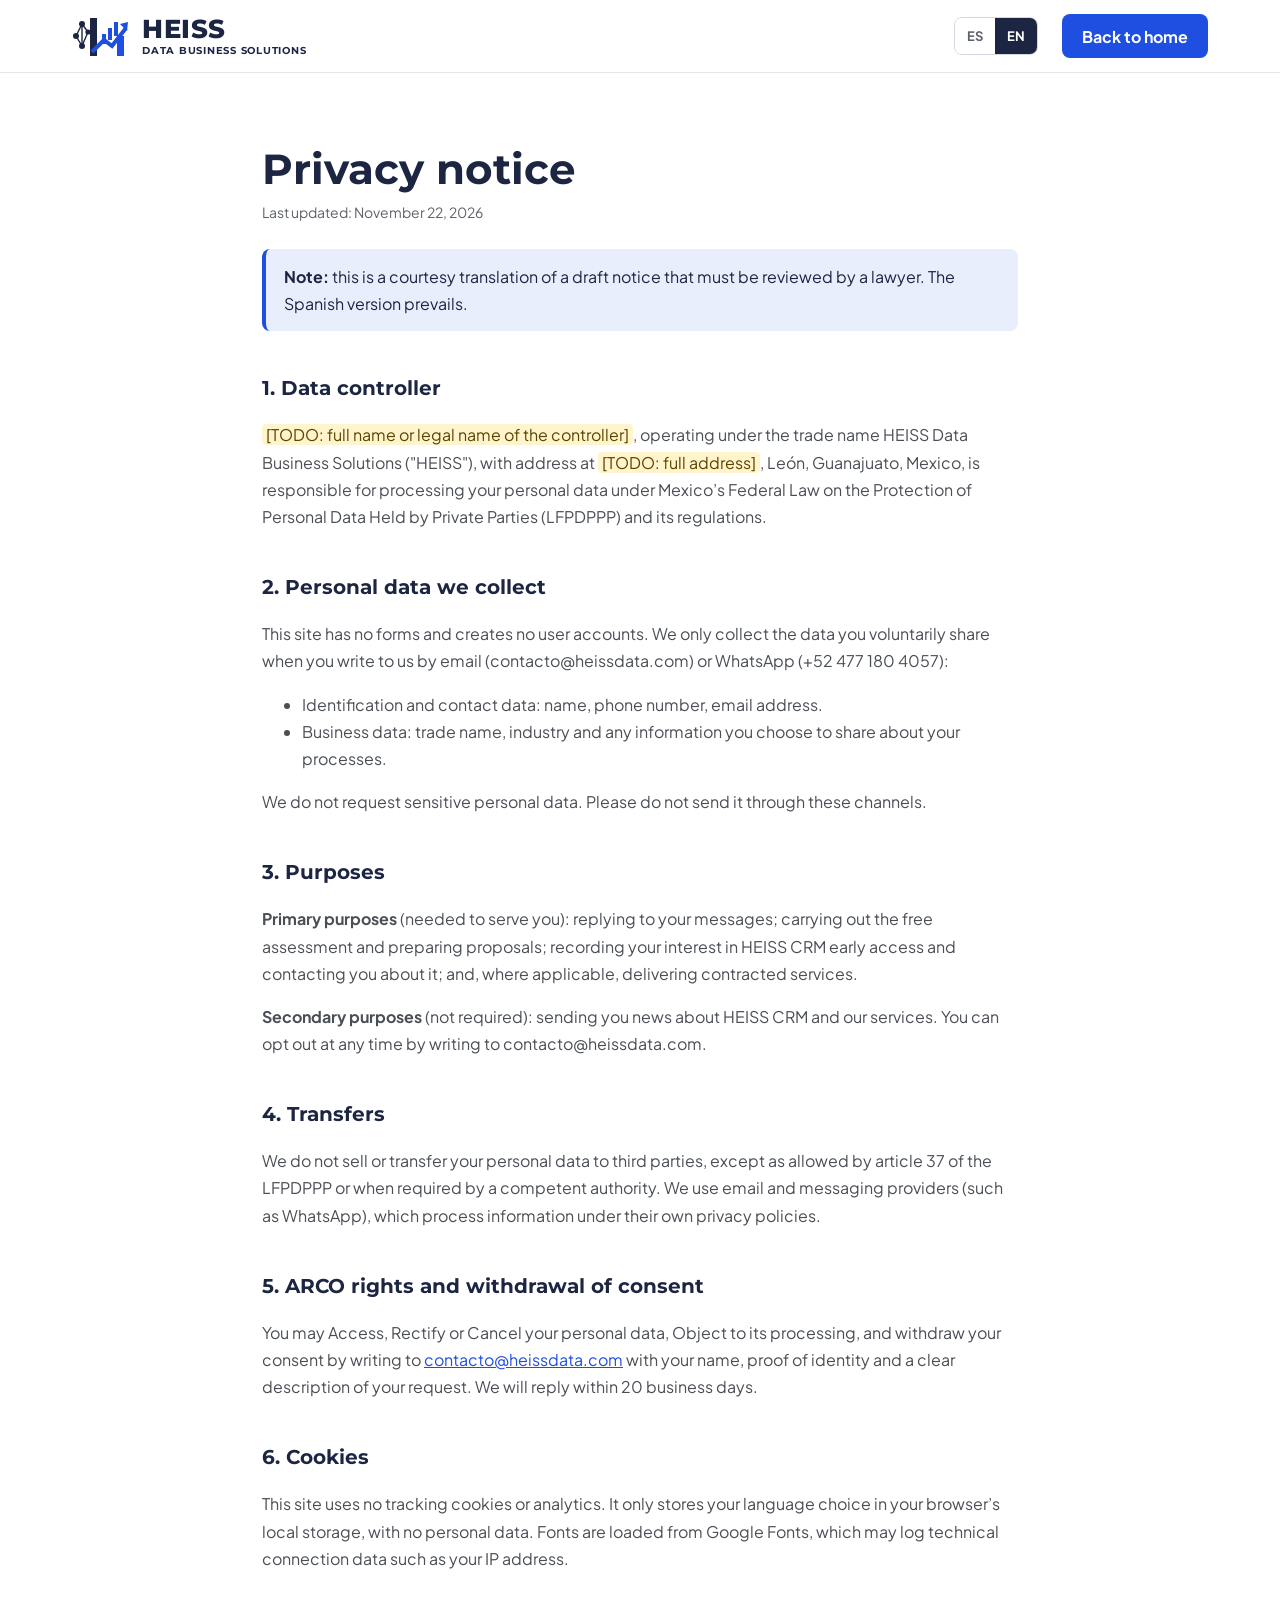
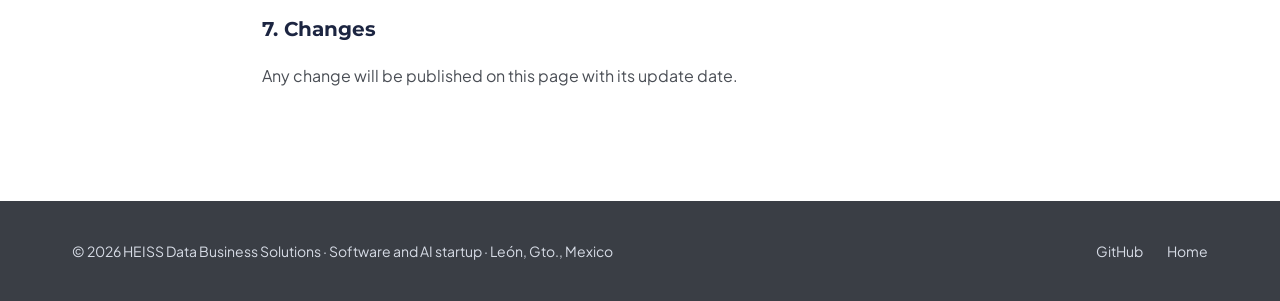
==== aviso-de-privacidad.html @ 583b33de "feat: HEISS Data company site (ES/EN) replicating approved design Static vanilla site: hero, HEISS C" ====
<!doctype html>
<html lang="es">
<head>
<meta charset="utf-8">
<meta name="viewport" content="width=device-width, initial-scale=1">
<title data-i18n="meta.title">Aviso de privacidad — HEISS Data Business Solutions</title>
<meta name="description" data-i18n-attr="content:meta.description" content="Aviso de privacidad de HEISS Data Business Solutions conforme a la Ley Federal de Protección de Datos Personales en Posesión de los Particulares.">
<meta name="theme-color" content="#1C2541">
<link rel="canonical" href="https://heissdata.com/aviso-de-privacidad">
<link rel="alternate" hreflang="es" href="https://heissdata.com/aviso-de-privacidad">
<link rel="alternate" hreflang="en" href="https://heissdata.com/aviso-de-privacidad?lang=en">
<meta property="og:type" content="website">
<meta property="og:title" content="Aviso de privacidad — HEISS Data Business Solutions">
<meta property="og:image" content="https://heissdata.com/assets/og-image.png">
<meta property="og:locale" content="es_MX">
<link rel="icon" href="assets/favicon.svg" type="image/svg+xml">
<link rel="icon" href="assets/favicon-32.png" sizes="32x32" type="image/png">
<link rel="apple-touch-icon" href="assets/apple-touch-icon.png">
<link rel="preconnect" href="https://fonts.googleapis.com">
<link rel="preconnect" href="https://fonts.gstatic.com" crossorigin>
<link href="https://fonts.googleapis.com/css2?family=Montserrat:wght@600;700;800&amp;family=Plus+Jakarta+Sans:wght@400;500;600;700&amp;display=swap" rel="stylesheet">
<link rel="stylesheet" href="css/styles.css">
<script>document.documentElement.classList.add('js');</script>
</head>
<body>
<a class="skip-link" href="#main" data-i18n="a11y.skip">Saltar al contenido</a>

<header class="site-header">
  <nav class="nav wrap" data-i18n-attr="aria-label:a11y.nav" aria-label="Principal">
    <a class="brand" href="./" data-i18n-attr="aria-label:a11y.home" aria-label="HEISS Data Business Solutions, inicio">
      <img src="assets/logo.svg" width="56" height="44" alt="">
      <span class="brand-text">
        <span class="brand-name">HEISS</span>
        <span class="brand-sub">DATA BUSINESS SOLUTIONS</span>
      </span>
    </a>
    <div class="nav-right">
      <div class="lang-switch" role="group" data-i18n-attr="aria-label:a11y.lang" aria-label="Idioma">
        <button type="button" data-lang="es" aria-pressed="true" lang="es"><span aria-hidden="true">ES</span><span class="visually-hidden">Español</span></button>
        <button type="button" data-lang="en" aria-pressed="false" lang="en"><span aria-hidden="true">EN</span><span class="visually-hidden">English</span></button>
      </div>
      <a class="btn btn-primary btn-sm" href="./" data-i18n="legal.back">Volver al inicio</a>
    </div>
  </nav>
</header>

<main id="main" class="legal">
  <article data-lang-block="es" lang="es">
    <h1>Aviso de privacidad</h1>
    <p class="updated">Última actualización: 22 de noviembre de 2026</p>
    <p class="notice"><strong>Nota:</strong> este aviso es un borrador y debe revisarlo un abogado antes de considerarse definitivo.</p>

    <h2>1. Identidad y domicilio del responsable</h2>
    <p><span class="todo">[TODO: nombre completo o razón social del responsable]</span>, que opera con el nombre comercial HEISS Data Business Solutions (en adelante, «HEISS»), con domicilio en <span class="todo">[TODO: domicilio completo]</span>, León, Guanajuato, México, es responsable del tratamiento de sus datos personales conforme a la Ley Federal de Protección de Datos Personales en Posesión de los Particulares (LFPDPPP), su Reglamento y demás normativa aplicable.</p>

    <h2>2. Datos personales que recabamos</h2>
    <p>Este sitio no tiene formularios ni crea cuentas de usuario. Solo recabamos los datos que usted nos comparte voluntariamente al escribirnos por correo electrónico (contacto@heissdata.com) o por WhatsApp (+52 477 180 4057):</p>
    <ul>
      <li>Datos de identificación y contacto: nombre, número de teléfono, correo electrónico.</li>
      <li>Datos del negocio: nombre comercial, giro y la información que usted decida compartir sobre sus procesos.</li>
    </ul>
    <p>No solicitamos datos personales sensibles. Le pedimos no enviarlos por estos medios.</p>

    <h2>3. Finalidades del tratamiento</h2>
    <p><strong>Finalidades primarias</strong> (necesarias para atenderle):</p>
    <ul>
      <li>Responder sus mensajes y solicitudes de información.</li>
      <li>Realizar el diagnóstico gratuito y elaborar propuestas de servicio.</li>
      <li>Registrar su interés en el acceso anticipado a HEISS CRM y contactarle al respecto.</li>
      <li>En su caso, prestar los servicios contratados y dar seguimiento.</li>
    </ul>
    <p><strong>Finalidades secundarias</strong> (no necesarias): enviarle información sobre novedades de HEISS CRM y de nuestros servicios. Si no desea que sus datos se usen para esta finalidad, puede indicarlo en cualquier momento escribiendo a contacto@heissdata.com.</p>

    <h2>4. Transferencias</h2>
    <p>No vendemos ni transferimos sus datos personales a terceros, salvo en los casos previstos en el artículo 37 de la LFPDPPP o por requerimiento de autoridad competente. Para comunicarnos utilizamos proveedores de correo electrónico y mensajería (por ejemplo, WhatsApp), que tratan la información conforme a sus propias políticas de privacidad.</p>

    <h2>5. Derechos ARCO y revocación del consentimiento</h2>
    <p>Usted tiene derecho a Acceder, Rectificar y Cancelar sus datos personales, así como a Oponerse a su tratamiento (derechos ARCO), y a revocar el consentimiento otorgado. Para ejercerlos, envíe una solicitud a <a href="mailto:contacto@heissdata.com">contacto@heissdata.com</a> con:</p>
    <ul>
      <li>Su nombre y un medio para comunicarle la respuesta.</li>
      <li>Documentos que acrediten su identidad o, en su caso, la de su representante.</li>
      <li>La descripción clara de los datos y del derecho que desea ejercer.</li>
    </ul>
    <p>Le responderemos en un plazo máximo de 20 días hábiles y, si resulta procedente, la haremos efectiva dentro de los 15 días hábiles siguientes.</p>

    <h2>6. Limitación del uso o divulgación</h2>
    <p>Puede limitar el uso o divulgación de sus datos escribiendo al mismo correo. También puede inscribirse en el Registro Público para Evitar Publicidad (REPEP) de la PROFECO.</p>

    <h2>7. Cookies y tecnologías similares</h2>
    <p>Este sitio no utiliza cookies de rastreo ni herramientas de analítica. Solo guarda en su navegador (almacenamiento local) el idioma que usted elige, sin datos personales. Las tipografías se cargan desde Google Fonts, que puede registrar datos técnicos de la conexión, como la dirección IP.</p>

    <h2>8. Cambios a este aviso</h2>
    <p>Cualquier modificación se publicará en esta misma página, indicando la fecha de la última actualización.</p>

    <h2>9. Autoridad</h2>
    <p>Si considera que su derecho a la protección de datos personales ha sido vulnerado, puede acudir a la autoridad competente en materia de protección de datos personales en México.</p>
  </article>

  <article data-lang-block="en" lang="en" hidden>
    <h1>Privacy notice</h1>
    <p class="updated">Last updated: November 22, 2026</p>
    <p class="notice"><strong>Note:</strong> this is a courtesy translation of a draft notice that must be reviewed by a lawyer. The Spanish version prevails.</p>

    <h2>1. Data controller</h2>
    <p><span class="todo">[TODO: full name or legal name of the controller]</span>, operating under the trade name HEISS Data Business Solutions ("HEISS"), with address at <span class="todo">[TODO: full address]</span>, León, Guanajuato, Mexico, is responsible for processing your personal data under Mexico’s Federal Law on the Protection of Personal Data Held by Private Parties (LFPDPPP) and its regulations.</p>

    <h2>2. Personal data we collect</h2>
    <p>This site has no forms and creates no user accounts. We only collect the data you voluntarily share when you write to us by email (contacto@heissdata.com) or WhatsApp (+52 477 180 4057):</p>
    <ul>
      <li>Identification and contact data: name, phone number, email address.</li>
      <li>Business data: trade name, industry and any information you choose to share about your processes.</li>
    </ul>
    <p>We do not request sensitive personal data. Please do not send it through these channels.</p>

    <h2>3. Purposes</h2>
    <p><strong>Primary purposes</strong> (needed to serve you): replying to your messages; carrying out the free assessment and preparing proposals; recording your interest in HEISS CRM early access and contacting you about it; and, where applicable, delivering contracted services.</p>
    <p><strong>Secondary purposes</strong> (not required): sending you news about HEISS CRM and our services. You can opt out at any time by writing to contacto@heissdata.com.</p>

    <h2>4. Transfers</h2>
    <p>We do not sell or transfer your personal data to third parties, except as allowed by article 37 of the LFPDPPP or when required by a competent authority. We use email and messaging providers (such as WhatsApp), which process information under their own privacy policies.</p>

    <h2>5. ARCO rights and withdrawal of consent</h2>
    <p>You may Access, Rectify or Cancel your personal data, Object to its processing, and withdraw your consent by writing to <a href="mailto:contacto@heissdata.com">contacto@heissdata.com</a> with your name, proof of identity and a clear description of your request. We will reply within 20 business days.</p>

    <h2>6. Cookies</h2>
    <p>This site uses no tracking cookies or analytics. It only stores your language choice in your browser’s local storage, with no personal data. Fonts are loaded from Google Fonts, which may log technical connection data such as your IP address.</p>

    <h2>7. Changes</h2>
    <p>Any change will be published on this page with its update date.</p>
  </article>
</main>

<footer class="site-footer">
  <div class="wrap">
    <span data-i18n="footer.copy">© 2026 HEISS Data Business Solutions · Startup de software e IA · León, Gto., México</span>
    <nav class="footer-links" data-i18n-attr="aria-label:a11y.footer" aria-label="Enlaces del pie">
      <a href="https://github.com/heissdteja-alt" rel="noopener">GitHub</a>
      <a href="./" data-i18n="legal.home">Inicio</a>
    </nav>
  </div>
</footer>
<script src="js/main.js"></script>
</body>
</html>
---- css/styles.css ----
/* HEISS Data Business Solutions — styles (replica of the approved reference design) */
:root {
  --navy: #1C2541;
  --navy-2: #2B3550;
  --blue: #1F4FE0;
  --blue-soft: #E8EEFC;
  --blue-light: #6E92FF;
  --blue-num: #8FAAFF;
  --node: #8FA8E8;
  --graphite: #4A4E55;
  --graphite-dark: #3A3E45;
  --muted: #5E636B;
  --gray: #ECEEF1;
  --gray-bar: #D3D8E0;
  --border: #E4E7EC;
  --on-dark: #C8D0DF;
  --on-dark-2: #D7DCE6;
  --white: #FFFFFF;
  --font-head: 'Montserrat', system-ui, sans-serif;
  --font-body: 'Plus Jakarta Sans', system-ui, sans-serif;
  --wrap: 1200px;
  --gutter: 32px;
}

*, *::before, *::after { box-sizing: border-box; }
html { scroll-behavior: smooth; scroll-padding-top: 88px; }
body {
  margin: 0;
  font-family: var(--font-body);
  color: var(--navy);
  background: var(--white);
  -webkit-font-smoothing: antialiased;
  overflow-x: hidden;
}
h1, h2, h3 { font-family: var(--font-head); }
a { color: var(--navy); text-decoration: none; }
a:hover { color: var(--blue); }
img, svg { max-width: 100%; }
:focus-visible { outline: 3px solid var(--blue); outline-offset: 3px; border-radius: 4px; }
.on-dark :focus-visible, .hero :focus-visible, .cta :focus-visible, .product-card :focus-visible { outline-color: #FFFFFF; }

.skip-link {
  position: absolute; left: 16px; top: -60px; z-index: 100;
  background: var(--blue); color: #fff; padding: 12px 16px; border-radius: 8px; font-weight: 700;
}
.skip-link:focus { top: 12px; color: #fff; }
.visually-hidden {
  position: absolute !important; width: 1px; height: 1px; padding: 0; margin: -1px;
  overflow: hidden; clip: rect(0 0 0 0); white-space: nowrap; border: 0;
}

.wrap { max-width: var(--wrap); margin: 0 auto; padding-left: var(--gutter); padding-right: var(--gutter); }

/* ---------- Top bar ---------- */
.topbar { background: var(--navy); color: var(--on-dark-2); font-size: 13px; }
.topbar .wrap { padding-top: 10px; padding-bottom: 10px; display: flex; flex-wrap: wrap; justify-content: space-between; gap: 8px 24px; }
.topbar strong { color: #fff; }
.topbar a { color: var(--on-dark-2); }
.topbar a:hover { color: #fff; text-decoration: underline; }

/* ---------- Header / nav ---------- */
.site-header { position: sticky; top: 0; z-index: 50; background: #fff; border-bottom: 1px solid var(--border); }
.nav { padding-top: 14px; padding-bottom: 14px; display: flex; flex-wrap: wrap; align-items: center; justify-content: space-between; gap: 16px; }
.brand { display: flex; align-items: center; gap: 14px; }
.brand-text { display: flex; flex-direction: column; line-height: 1; }
.brand-name { font-family: var(--font-head); font-weight: 800; font-size: 26px; letter-spacing: 0.02em; }
.brand-sub { font-family: var(--font-head); font-weight: 700; font-size: 9.5px; letter-spacing: 0.08em; margin-top: 4px; }
.nav-right { display: flex; align-items: center; gap: 16px; }
.nav-links { display: flex; flex-wrap: wrap; align-items: center; gap: 24px; font-size: 15px; font-weight: 600; }
.nav-links a { min-height: 44px; display: inline-flex; align-items: center; }
.lang-switch { display: flex; border: 1px solid var(--gray-bar); border-radius: 8px; overflow: hidden; font-size: 13px; font-weight: 700; }
.lang-switch button {
  min-height: 36px; min-width: 40px; padding: 0 12px; border: 0; background: #fff; color: var(--muted);
  font: inherit; cursor: pointer;
}
.lang-switch button[aria-pressed="true"] { background: var(--navy); color: #fff; }
.lang-switch button:focus-visible { outline-offset: -3px; }
.menu-toggle {
  display: none; align-items: center; justify-content: center; width: 44px; height: 44px;
  border: 1px solid var(--gray-bar); border-radius: 8px; background: #fff; color: var(--navy); cursor: pointer;
}

/* ---------- Buttons ---------- */
.btn {
  display: inline-flex; align-items: center; justify-content: center; gap: 10px;
  border-radius: 8px; font-weight: 700; text-align: center; transition: transform .15s ease, background-color .15s ease, box-shadow .15s ease;
}
.btn:hover { transform: translateY(-1px); }
.btn-primary { background: var(--blue); color: #fff; }
.btn-primary:hover { background: #1A43C2; color: #fff; }
.btn-sm { min-height: 44px; padding: 0 20px; }
.btn-lg { min-height: 56px; padding: 0 28px; font-size: 16px; }
.btn-hero { box-shadow: 0 12px 24px -10px rgba(31,79,224,0.7); }
.btn-white { background: #fff; color: var(--navy); min-height: 52px; padding: 0 26px; }
.btn-white:hover { color: var(--blue); }
.btn-ghost { border: 2px solid rgba(255,255,255,0.45); color: #fff; min-height: 52px; padding: 0 26px; }
.btn-ghost:hover { color: #fff; border-color: #fff; }
.link-arrow { display: inline-flex; align-items: center; gap: 8px; min-height: 56px; color: #fff; font-weight: 600; font-size: 16px; }
.link-arrow:hover { color: #fff; text-decoration: underline; text-underline-offset: 4px; }

/* ---------- Hero ---------- */
.hero { position: relative; overflow: hidden; background: var(--navy); color: #fff; }
.hero-nodes { position: absolute; left: -140px; top: -60px; opacity: 0.16; pointer-events: none; }
.hero-inner { position: relative; padding-top: 96px; padding-bottom: 150px; display: flex; flex-wrap: wrap; align-items: center; gap: 56px; }
.hero-copy { flex: 1 1 520px; min-width: 0; display: flex; flex-direction: column; gap: 24px; }
.pill {
  align-self: flex-start; display: inline-flex; align-items: center; gap: 8px; padding: 8px 14px; border-radius: 999px;
  background: rgba(31,79,224,0.25); border: 1px solid rgba(143,168,232,0.4); font-size: 14px; font-weight: 600; color: #E3E9F8;
}
.hero h1 { margin: 0; font-size: clamp(40px, 5.6vw, 68px); line-height: 1.06; font-weight: 800; letter-spacing: -0.01em; }
.hero h1 .accent { color: var(--blue-light); }
.hero-lead { margin: 0; max-width: 540px; font-size: 19px; line-height: 1.6; color: var(--on-dark); }
.hero-actions { display: flex; flex-wrap: wrap; align-items: center; gap: 20px; padding-top: 8px; }

.dash-wrap { flex: 1 1 400px; min-width: 0; position: relative; }
.dash {
  background: #fff; color: var(--navy); border-radius: 16px; padding: 28px;
  box-shadow: 0 30px 60px -20px rgba(0,0,0,0.55); display: flex; flex-direction: column; gap: 22px;
}
.dash-head { display: flex; justify-content: space-between; align-items: center; gap: 12px; }
.dash-title { font-family: var(--font-head); font-weight: 700; font-size: 17px; }
.badge-up {
  display: inline-flex; align-items: center; gap: 6px; font-size: 12px; font-weight: 700; color: var(--blue);
  padding: 6px 10px; background: var(--blue-soft); border-radius: 6px; white-space: nowrap;
}
.bars { position: relative; display: flex; align-items: flex-end; gap: 14px; height: 160px; padding-bottom: 4px; border-bottom: 1px solid var(--border); }
.bar { flex: 1; display: flex; flex-direction: column; align-items: center; gap: 8px; }
.bar i { display: block; width: 100%; border-radius: 4px 4px 0 0; background: var(--gray-bar); }
.bar span { font-size: 12px; color: var(--muted); }
.bar.b4 i, .bar.b5 i { background: var(--navy); }
.bar.b6 i { background: var(--blue); }
.bars-line { position: absolute; left: 0; top: 0; width: 100%; height: 130px; }
.checklist { margin: 0; padding: 0; list-style: none; display: flex; flex-direction: column; gap: 12px; font-size: 15px; }
.checklist li { display: flex; align-items: center; gap: 12px; }
.check {
  flex: none; width: 24px; height: 24px; border-radius: 50%; background: var(--blue-soft); color: var(--blue);
  display: inline-flex; align-items: center; justify-content: center;
}
.float-badge {
  position: absolute; left: -24px; bottom: -28px; background: var(--blue); color: #fff; border-radius: 12px; padding: 14px 18px;
  display: flex; align-items: center; gap: 10px; font-size: 14px; font-weight: 700; box-shadow: 0 16px 30px -12px rgba(0,0,0,0.45);
}

/* ---------- Benefit tiles ---------- */
.tiles-section { margin-top: -80px; position: relative; }
.tiles { display: flex; flex-wrap: wrap; border-radius: 16px; overflow: hidden; box-shadow: 0 24px 48px -24px rgba(28,37,65,0.4); }
.tile { flex: 1 1 300px; min-width: 0; padding: 44px 40px; display: flex; flex-direction: column; gap: 16px; }
.tile h2 { margin: 0; font-size: 24px; font-weight: 700; }
.tile p { margin: 0; font-size: 16px; line-height: 1.6; }
.tile-icon { width: 64px; height: 64px; border-radius: 50%; display: inline-flex; align-items: center; justify-content: center; }
.tile-rule { width: 32px; height: 3px; background: #fff; }
.tile-1 { background: var(--navy-2); color: #fff; }
.tile-1 .tile-icon { background: rgba(255,255,255,0.12); }
.tile-1 p { color: var(--on-dark-2); }
.tile-2 { background: var(--blue); color: #fff; }
.tile-2 .tile-icon { background: rgba(255,255,255,0.16); }
.tile-3 { background: var(--gray); }
.tile-3 .tile-icon { background: #fff; }
.tile-3 .tile-rule { background: var(--navy); }
.tile-3 p { color: var(--graphite); }
.tile-link {
  margin-top: auto; color: var(--blue); font-weight: 700; text-decoration: underline; text-underline-offset: 4px;
  min-height: 44px; display: inline-flex; align-items: center; align-self: flex-start;
}

/* ---------- Product (HEISS CRM) ---------- */
.product { padding-top: 110px; padding-bottom: 20px; }
.product-card {
  position: relative; overflow: hidden; border-radius: 24px; background: var(--navy); color: #fff;
  padding: 64px 56px; display: flex; flex-direction: column; gap: 48px;
}
.product-bars { position: absolute; right: -50px; top: -40px; opacity: 0.12; pointer-events: none; }
.product-top { position: relative; display: flex; flex-wrap: wrap; gap: 48px; align-items: center; }
.product-copy { flex: 1 1 460px; min-width: 0; display: flex; flex-direction: column; gap: 20px; }
.tag-blue { align-self: flex-start; padding: 6px 12px; border-radius: 999px; background: var(--blue); font-size: 13px; font-weight: 700; letter-spacing: 0.04em; }
.product h2 { margin: 0; font-size: clamp(32px, 4.2vw, 50px); line-height: 1.1; font-weight: 800; }
.product-lead { margin: 0; max-width: 520px; font-size: 18px; line-height: 1.6; color: var(--on-dark); }
.product-actions { display: flex; flex-wrap: wrap; gap: 14px; padding-top: 4px; }

.crm {
  flex: 1 1 440px; min-width: 0; background: #fff; color: var(--navy); border-radius: 16px; padding: 22px;
  display: flex; flex-direction: column; gap: 16px; box-shadow: 0 30px 60px -24px rgba(0,0,0,0.6);
}
.crm-head { display: flex; justify-content: space-between; align-items: center; gap: 12px; }
.crm-head strong { font-family: var(--font-head); font-weight: 800; font-size: 15px; }
.crm-head span { font-size: 12px; font-weight: 600; color: var(--muted); }
.kanban { display: flex; gap: 10px; }
.col { flex: 1; min-width: 0; background: var(--gray); border-radius: 10px; padding: 10px; display: flex; flex-direction: column; gap: 8px; }
.col-title { font-size: 12px; font-weight: 700; color: var(--graphite); }
.card-item { background: #fff; border-radius: 6px; padding: 8px; font-size: 12px; overflow-wrap: anywhere; }
.card-item.hl { border-left: 3px solid var(--blue); }
.card-item.won { background: var(--blue-soft); color: var(--blue); font-weight: 700; display: inline-flex; align-items: center; gap: 6px; }
.chat { border: 1px solid var(--border); border-radius: 12px; padding: 14px; display: flex; flex-direction: column; gap: 10px; font-size: 13px; }
.msg-in { align-self: flex-end; max-width: 80%; background: var(--gray); border-radius: 12px 12px 2px 12px; padding: 8px 12px; }
.msg-out { align-self: flex-start; max-width: 85%; background: var(--blue); color: #fff; border-radius: 12px 12px 12px 2px; padding: 8px 12px; }
.msg-meta { align-self: flex-start; font-size: 11px; color: var(--muted); }

.features { position: relative; margin: 0; padding: 0; list-style: none; display: flex; flex-wrap: wrap; gap: 16px; }
.features li {
  flex: 1 1 230px; min-width: 0; padding: 22px; background: rgba(255,255,255,0.07); border: 1px solid rgba(255,255,255,0.14);
  border-radius: 14px; display: flex; flex-direction: column; gap: 8px;
}
.features strong { color: var(--blue-num); font-family: var(--font-head); }
.features .f-title { font-size: 17px; font-weight: 700; }
.features .f-text { font-size: 14px; color: var(--on-dark); }
.product-foot {
  position: relative; display: flex; flex-wrap: wrap; justify-content: space-between; gap: 12px 24px; padding-top: 24px;
  border-top: 1px solid rgba(255,255,255,0.14); font-size: 14px; color: var(--on-dark);
}
.product-foot strong { color: #fff; }

/* ---------- Section headings ---------- */
.section { padding-top: 120px; padding-bottom: 40px; display: flex; flex-direction: column; align-items: center; gap: 56px; }
.section-head { display: flex; flex-direction: column; align-items: center; gap: 18px; text-align: center; }
.eyebrow { font-size: 14px; font-weight: 700; letter-spacing: 0.08em; color: var(--blue); text-transform: uppercase; }
.section-head h2 { margin: 0; font-size: clamp(30px, 4vw, 44px); font-weight: 800; }
.rule { width: 56px; height: 4px; border-radius: 2px; background: var(--blue); }
.section-head p { margin: 0; max-width: 640px; font-size: 18px; line-height: 1.6; color: var(--muted); }

/* ---------- Solutions ---------- */
.grid-4 { width: 100%; display: flex; flex-wrap: wrap; gap: 24px; }
.sol {
  flex: 1 1 250px; min-width: 0; padding: 32px; border: 1px solid var(--border); border-radius: 14px;
  display: flex; flex-direction: column; gap: 14px; background: #fff; transition: box-shadow .2s ease, transform .2s ease;
}
.sol:hover { box-shadow: 0 18px 36px -24px rgba(28,37,65,0.45); transform: translateY(-2px); }
.sol-icon { width: 56px; height: 56px; border-radius: 12px; background: var(--navy); display: inline-flex; align-items: center; justify-content: center; }
.sol h3 { margin: 0; font-size: 19px; font-weight: 700; }
.sol p { margin: 0; font-size: 15px; line-height: 1.6; color: var(--muted); }
.sol-tag { margin-top: auto; font-size: 13px; font-weight: 700; color: var(--blue); }

/* ---------- Objections band ---------- */
.band { background: var(--gray); margin-top: 80px; }
.band-inner { padding-top: 100px; padding-bottom: 100px; display: flex; flex-wrap: wrap; gap: 56px; align-items: center; }
.band-copy { flex: 1 1 380px; min-width: 0; display: flex; flex-direction: column; gap: 18px; }
.band-copy h2 { margin: 0; font-size: clamp(28px, 3.4vw, 40px); font-weight: 800; line-height: 1.15; }
.band-copy h2 .accent { color: var(--blue); }
.band-copy p { margin: 0; font-size: 17px; line-height: 1.6; color: var(--graphite); }
.objections { flex: 1 1 520px; min-width: 0; display: flex; flex-direction: column; gap: 14px; margin: 0; padding: 0; list-style: none; }
.objections li { background: #fff; border-radius: 12px; padding: 22px 26px; display: flex; flex-wrap: wrap; gap: 8px 24px; align-items: center; }
.objections .q { flex: 1 1 220px; color: var(--muted); font-size: 16px; }
.objections .a { flex: 1 1 220px; font-weight: 700; font-size: 16px; }

/* ---------- Projects ---------- */
.projects { width: 100%; display: flex; flex-wrap: wrap; gap: 24px; }
.project { flex: 1 1 480px; min-width: 0; border: 1px solid var(--border); border-radius: 14px; overflow: hidden; display: flex; flex-direction: column; background: #fff; }
.project-strip { height: 6px; background: var(--navy); }
.project.accent-blue .project-strip { background: var(--blue); }
.project-body { padding: 32px; display: flex; flex-direction: column; gap: 14px; flex: 1; }
.project-cat { font-size: 13px; font-weight: 700; color: var(--navy); text-transform: uppercase; }
.project.accent-blue .project-cat { color: var(--blue); }
.project h3 { margin: 0; font-size: 21px; font-weight: 700; }
.project p { margin: 0; font-size: 15px; line-height: 1.6; color: var(--muted); }
.project p strong { color: var(--navy); }
.chips { display: flex; flex-wrap: wrap; gap: 8px; font-size: 13px; font-weight: 600; color: var(--graphite); margin: 0; padding: 0; list-style: none; }
.chips li { padding: 6px 12px; background: var(--gray); border-radius: 999px; }
.project-link { margin-top: auto; min-height: 44px; display: inline-flex; align-items: center; font-weight: 700; color: var(--blue); align-self: flex-start; }
.project-link:hover { text-decoration: underline; text-underline-offset: 4px; }
.project-note { margin-top: auto; min-height: 44px; display: inline-flex; align-items: center; color: var(--muted); }

/* ---------- Process ---------- */
.steps { width: 100%; margin: 0; padding: 0; list-style: none; display: flex; flex-wrap: wrap; gap: 24px; }
.steps li { flex: 1 1 240px; min-width: 0; display: flex; flex-direction: column; align-items: center; text-align: center; gap: 12px; }
.step-num {
  width: 64px; height: 64px; border-radius: 50%; background: var(--navy); color: #fff; display: inline-flex; align-items: center;
  justify-content: center; font-family: var(--font-head); font-size: 22px; font-weight: 800;
}
.steps li:first-child .step-num { background: var(--blue); }
.step-title { font-size: 19px; font-weight: 700; }
.step-text { font-size: 15px; color: var(--muted); }

/* ---------- About ---------- */
.about { padding-top: 120px; padding-bottom: 40px; display: flex; flex-wrap: wrap; gap: 56px; align-items: center; }
.about-body { flex: 1 1 460px; min-width: 0; max-width: 820px; display: flex; flex-direction: column; gap: 16px; }
.about h2 { margin: 0; font-size: clamp(28px, 3.4vw, 38px); font-weight: 800; }
.about-text { margin: 0; font-size: 17px; line-height: 1.7; color: var(--graphite); }
.facts { display: flex; flex-wrap: wrap; gap: 12px; margin: 0; padding: 0; list-style: none; }
.facts li { padding: 10px 14px; background: var(--gray); border-radius: 10px; font-size: 14px; }
.founder { display: flex; flex-direction: column; gap: 6px; padding-top: 8px; border-top: 1px solid var(--border); }
.founder-name { font-family: var(--font-head); font-size: 18px; font-weight: 800; padding-top: 12px; margin: 0; }
.founder-bio { margin: 0; font-size: 15px; line-height: 1.6; color: var(--muted); }
.about-links { display: flex; flex-wrap: wrap; gap: 20px; font-weight: 700; }
.about-links a { min-height: 44px; display: inline-flex; align-items: center; color: var(--blue); }
.about-links a:hover { text-decoration: underline; text-underline-offset: 4px; }

/* ---------- CTA ---------- */
.cta { position: relative; overflow: hidden; margin-top: 100px; background: var(--navy); color: #fff; }
.cta-nodes { position: absolute; right: -120px; top: -80px; opacity: 0.14; pointer-events: none; }
.cta-inner { position: relative; max-width: 1000px; margin: 0 auto; padding: 100px var(--gutter); display: flex; flex-direction: column; align-items: center; text-align: center; gap: 24px; }
.cta h2 { margin: 0; font-size: clamp(30px, 4.4vw, 52px); line-height: 1.12; font-weight: 800; }
.cta p { margin: 0; font-size: 19px; color: var(--on-dark); }
.cta-actions { display: flex; flex-wrap: wrap; justify-content: center; gap: 14px; padding-top: 8px; }
.cta .btn { min-height: 56px; padding: 0 30px; font-size: 17px; }
.cta .btn-outline { border: 2px solid rgba(255,255,255,0.5); color: #fff; overflow-wrap: anywhere; }
.cta .btn-outline:hover { border-color: #fff; color: #fff; }

/* ---------- Footer ---------- */
.site-footer { background: var(--graphite-dark); color: var(--on-dark-2); }
.site-footer .wrap { padding-top: 28px; padding-bottom: 28px; display: flex; flex-wrap: wrap; justify-content: space-between; align-items: center; gap: 16px; font-size: 14px; }
.footer-links { display: flex; flex-wrap: wrap; gap: 8px 24px; }
.site-footer a { color: var(--on-dark-2); min-height: 44px; display: inline-flex; align-items: center; }
.site-footer a:hover { color: #fff; text-decoration: underline; }

/* ---------- Legal page ---------- */
.legal { max-width: 820px; margin: 0 auto; padding: 72px var(--gutter) 96px; line-height: 1.7; color: var(--graphite); }
.legal h1 { color: var(--navy); font-size: clamp(30px, 4vw, 42px); line-height: 1.15; margin: 0 0 8px; }
.legal h2 { color: var(--navy); font-size: 20px; margin: 40px 0 8px; }
.legal .updated { color: var(--muted); font-size: 14px; margin: 0 0 24px; }
.legal .notice { background: var(--blue-soft); border-left: 4px solid var(--blue); border-radius: 8px; padding: 14px 18px; color: var(--navy); }
.legal a { color: var(--blue); text-decoration: underline; }
.legal [hidden] { display: none; }
.todo { background: #FFF4CC; color: #5A4500; padding: 0 4px; border-radius: 4px; }

/* ---------- Reveal on scroll ---------- */
.js .reveal { opacity: 0; transform: translateY(18px); transition: opacity .6s ease, transform .6s ease; }
.js .reveal.is-visible { opacity: 1; transform: none; }
@media (prefers-reduced-motion: reduce) {
  html { scroll-behavior: auto; }
  .js .reveal { opacity: 1; transform: none; transition: none; }
  .btn, .sol { transition: none; }
  .btn:hover, .sol:hover { transform: none; }
}

/* ---------- Responsive ---------- */
@media (max-width: 1080px) {
  .menu-toggle { display: inline-flex; }
  .nav-links {
    display: none; order: 3; width: 100%; flex-direction: column; align-items: stretch; gap: 0;
    padding: 8px 0 4px; border-top: 1px solid var(--border);
  }
  .nav-links.is-open { display: flex; }
  .nav-links a { padding: 0 4px; border-bottom: 1px solid var(--border); }
  .nav-cta-mobile { margin-top: 12px; }
}
@media (min-width: 1081px) {
  .nav-cta-mobile { display: none !important; }
  .nav { gap: 16px 24px; }
  .nav-links { order: 1; margin-left: auto; }
  .nav-right { order: 2; gap: 24px; }
}
@media (max-width: 720px) {
  :root { --gutter: 16px; }
  .topbar .wrap { font-size: 12px; gap: 4px 16px; justify-content: flex-start; }
  .brand svg { width: 46px; height: 36px; }
  .brand-name { font-size: 22px; }
  .brand-sub { font-size: 8px; }
  .nav-right .btn-sm.nav-cta { display: none; }
  .nav { gap: 10px; flex-wrap: wrap; }
  .brand { gap: 10px; }
  .nav-right { gap: 8px; }
  .lang-switch button { min-width: 0; padding: 0 10px; }
  .hero-inner { padding-top: 56px; padding-bottom: 130px; gap: 48px; }
  .hero-lead { font-size: 17px; }
  .dash { padding: 20px 20px 56px; }
  .bars { gap: 8px; }
  .float-badge { left: 12px; right: 12px; bottom: -32px; font-size: 13px; }
  .tile { padding: 36px 28px; }
  .product { padding-top: 80px; }
  .product-card { padding: 40px 20px; border-radius: 18px; gap: 36px; }
  .kanban { flex-direction: column; }
  .section, .about { padding-top: 88px; gap: 40px; }
  .band-inner { padding-top: 72px; padding-bottom: 72px; gap: 36px; }
  .objections li { padding: 18px 20px; }
  .project-body, .sol { padding: 24px; }
  .cta-inner { padding-top: 72px; padding-bottom: 72px; }
  .cta .btn { width: 100%; }
}
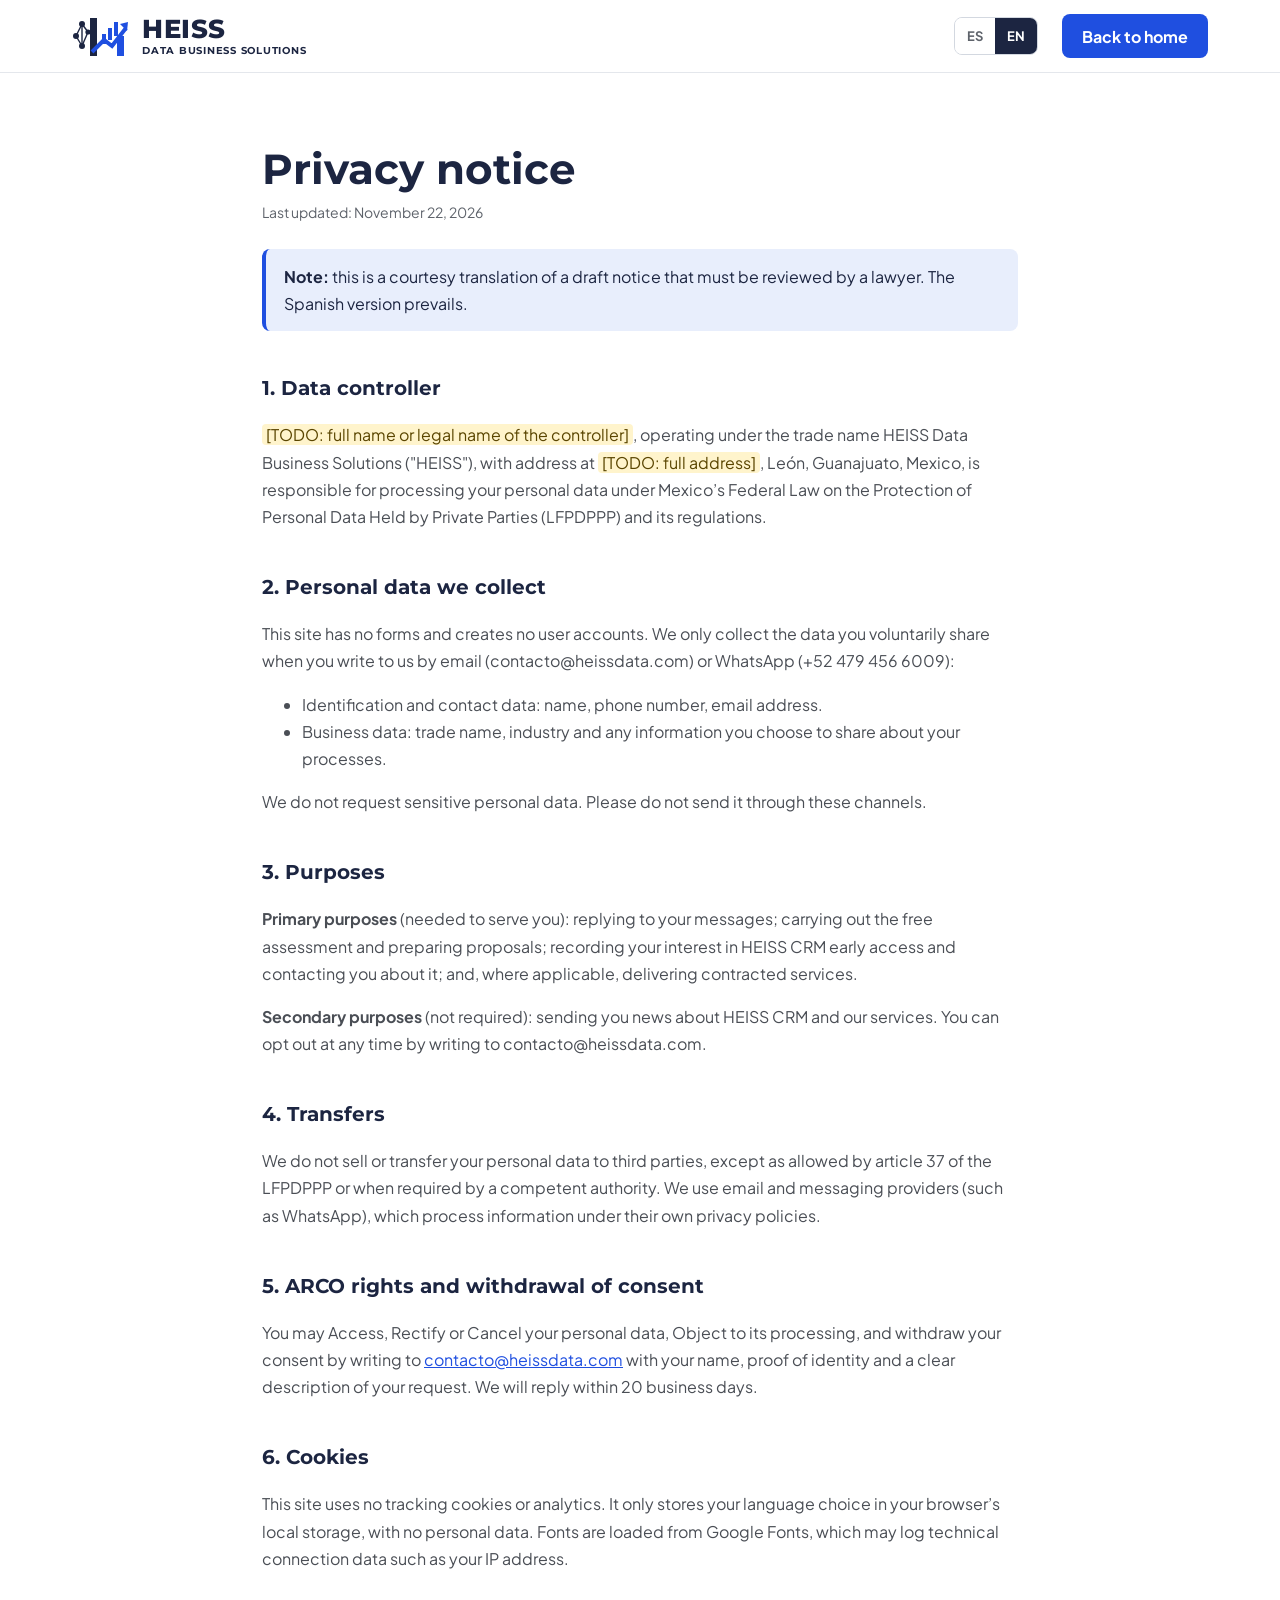
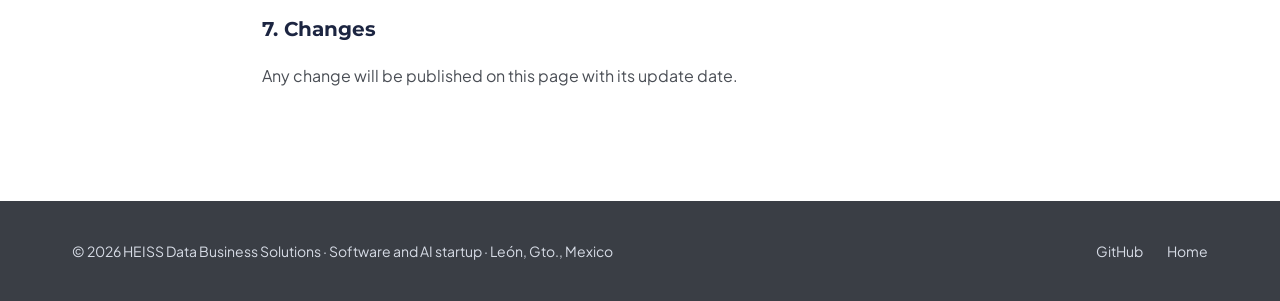
==== commit 9f7351d1: "fix(contact): update WhatsApp number Co-Authored-By: Claude Opus 5.5 <noreply@anthropic.com>" ====
--- a/aviso-de-privacidad.html
+++ b/aviso-de-privacidad.html
@@ -54,7 +54,7 @@
     <p><span class="todo">[TODO: nombre completo o razón social del responsable]</span>, que opera con el nombre comercial HEISS Data Business Solutions (en adelante, «HEISS»), con domicilio en <span class="todo">[TODO: domicilio completo]</span>, León, Guanajuato, México, es responsable del tratamiento de sus datos personales conforme a la Ley Federal de Protección de Datos Personales en Posesión de los Particulares (LFPDPPP), su Reglamento y demás normativa aplicable.</p>
 
     <h2>2. Datos personales que recabamos</h2>
-    <p>Este sitio no tiene formularios ni crea cuentas de usuario. Solo recabamos los datos que usted nos comparte voluntariamente al escribirnos por correo electrónico (contacto@heissdata.com) o por WhatsApp (+52 477 180 4057):</p>
+    <p>Este sitio no tiene formularios ni crea cuentas de usuario. Solo recabamos los datos que usted nos comparte voluntariamente al escribirnos por correo electrónico (contacto@heissdata.com) o por WhatsApp (+52 479 456 6009):</p>
     <ul>
       <li>Datos de identificación y contacto: nombre, número de teléfono, correo electrónico.</li>
       <li>Datos del negocio: nombre comercial, giro y la información que usted decida compartir sobre sus procesos.</li>
@@ -105,7 +105,7 @@
     <p><span class="todo">[TODO: full name or legal name of the controller]</span>, operating under the trade name HEISS Data Business Solutions ("HEISS"), with address at <span class="todo">[TODO: full address]</span>, León, Guanajuato, Mexico, is responsible for processing your personal data under Mexico’s Federal Law on the Protection of Personal Data Held by Private Parties (LFPDPPP) and its regulations.</p>
 
     <h2>2. Personal data we collect</h2>
-    <p>This site has no forms and creates no user accounts. We only collect the data you voluntarily share when you write to us by email (contacto@heissdata.com) or WhatsApp (+52 477 180 4057):</p>
+    <p>This site has no forms and creates no user accounts. We only collect the data you voluntarily share when you write to us by email (contacto@heissdata.com) or WhatsApp (+52 479 456 6009):</p>
     <ul>
       <li>Identification and contact data: name, phone number, email address.</li>
       <li>Business data: trade name, industry and any information you choose to share about your processes.</li>
